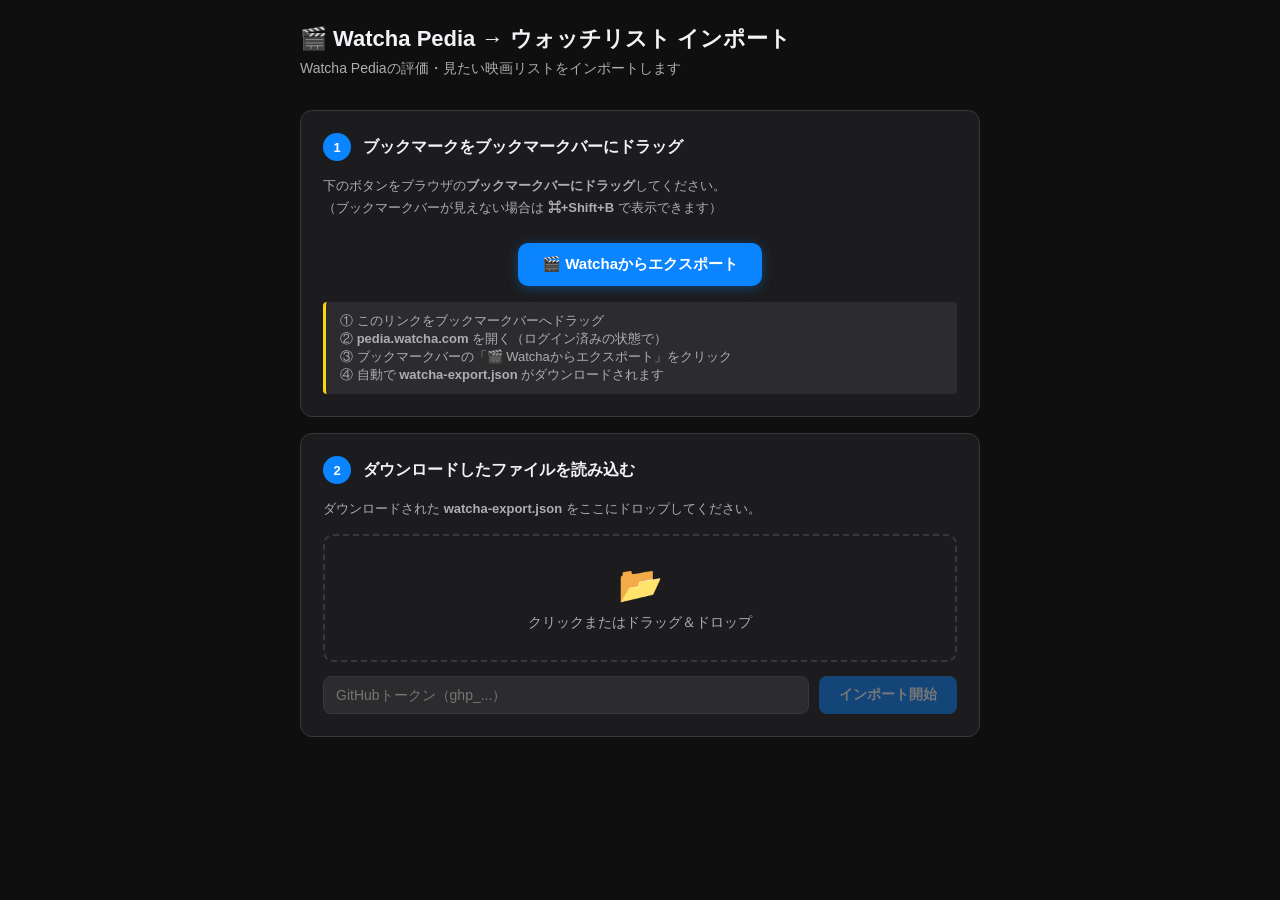
==== watcha-import.html @ e01bab8b "Watchaインポート・移行ツールを追加（ブックマークレット方式）" ====
<!DOCTYPE html>
<html lang="ja">
<head>
  <meta charset="UTF-8">
  <meta name="viewport" content="width=device-width, initial-scale=1.0">
  <title>Watcha Pediaインポート</title>
  <style>
    :root { --bg:#0f0f0f; --surface:#1c1c1e; --surface2:#2c2c2e; --border:#38383a; --text:#f2f2f7; --text2:#aeaeb2; --text3:#636366; --accent:#0a84ff; --success:#30d158; --danger:#ff453a; --warn:#ffd60a; }
    * { box-sizing:border-box; margin:0; padding:0; }
    body { background:var(--bg); color:var(--text); font-family:-apple-system,BlinkMacSystemFont,'Hiragino Sans',sans-serif; padding:24px; }
    .container { max-width:680px; margin:0 auto; }
    h1 { font-size:22px; margin-bottom:6px; }
    .subtitle { color:var(--text2); font-size:14px; margin-bottom:32px; }
    .step { background:var(--surface); border:1px solid var(--border); border-radius:12px; padding:22px; margin-bottom:16px; }
    .step-header { display:flex; align-items:center; gap:12px; margin-bottom:14px; }
    .step-num { background:var(--accent); color:#fff; font-size:13px; font-weight:700; width:28px; height:28px; border-radius:50%; display:flex; align-items:center; justify-content:center; flex-shrink:0; }
    .step-title { font-size:16px; font-weight:600; }
    .step-desc { color:var(--text2); font-size:13px; line-height:1.7; margin-bottom:14px; }
    .code-block { background:#000; border:1px solid var(--border); border-radius:8px; padding:14px; font-family:monospace; font-size:12px; color:#4ec9b0; line-height:1.6; overflow-x:auto; white-space:pre; position:relative; }
    .copy-btn { position:absolute; top:8px; right:8px; background:var(--surface2); border:1px solid var(--border); color:var(--text2); border-radius:6px; padding:4px 10px; font-size:12px; cursor:pointer; }
    .copy-btn:hover { color:var(--text); }
    .note { background:var(--surface2); border-left:3px solid var(--warn); border-radius:4px; padding:10px 14px; font-size:13px; color:var(--text2); margin-top:12px; }
    .upload-area { border:2px dashed var(--border); border-radius:10px; padding:28px; text-align:center; cursor:pointer; transition:border-color .2s; }
    .upload-area:hover, .upload-area.drag { border-color:var(--accent); }
    .upload-icon { font-size:36px; margin-bottom:8px; }
    .upload-label { font-size:14px; color:var(--text2); }
    input[type=file] { display:none; }
    .token-row { display:flex; gap:10px; margin-top:14px; }
    .token-input { flex:1; background:var(--surface2); border:1px solid var(--border); border-radius:8px; color:var(--text); padding:10px 12px; font-size:14px; outline:none; }
    .token-input:focus { border-color:var(--accent); }
    .import-btn { background:var(--accent); color:#fff; border:none; border-radius:8px; padding:10px 20px; font-size:14px; font-weight:600; cursor:pointer; white-space:nowrap; }
    .import-btn:disabled { opacity:.4; cursor:default; }
    #progressArea { display:none; margin-top:16px; }
    .progress-bar-wrap { background:var(--surface2); border-radius:4px; height:6px; overflow:hidden; margin:10px 0; }
    .progress-bar { background:var(--accent); height:100%; transition:width .3s; width:0; }
    .progress-text { font-size:13px; color:var(--text2); }
    .result-list { margin-top:14px; max-height:280px; overflow-y:auto; }
    .result-item { display:flex; align-items:center; gap:10px; padding:8px 0; border-bottom:1px solid var(--border); font-size:13px; }
    .result-item:last-child { border-bottom:none; }
    .result-poster { width:32px; height:48px; object-fit:cover; border-radius:3px; background:var(--surface2); flex-shrink:0; }
    .tag { font-size:11px; padding:2px 7px; border-radius:3px; font-weight:600; }
    .tag-ok   { background:rgba(48,209,88,.15); color:var(--success); }
    .tag-skip { background:var(--surface2); color:var(--text3); }
    .tag-err  { background:rgba(255,69,58,.15); color:var(--danger); }
    .summary { background:var(--surface2); border-radius:8px; padding:14px; margin-top:14px; font-size:14px; line-height:2; }
    .open-btn { display:block; margin-top:14px; text-align:center; background:var(--success); color:#000; border:none; border-radius:8px; padding:12px; font-size:15px; font-weight:700; cursor:pointer; text-decoration:none; }
    .bookmarklet-link { display:inline-block; background:var(--accent); color:#fff; text-decoration:none; border-radius:10px; padding:12px 24px; font-size:15px; font-weight:700; cursor:grab; user-select:none; box-shadow:0 2px 12px rgba(10,132,255,.35); transition:opacity .2s; }
    .bookmarklet-link:hover { opacity:.85; }
    .bookmarklet-link:active { cursor:grabbing; }
  </style>
</head>
<body>
<div class="container">
  <h1>🎬 Watcha Pedia → ウォッチリスト インポート</h1>
  <p class="subtitle">Watcha Pediaの評価・見たい映画リストをインポートします</p>

  <!-- Step 1 -->
  <div class="step">
    <div class="step-header">
      <div class="step-num">1</div>
      <div class="step-title">ブックマークをブックマークバーにドラッグ</div>
    </div>
    <p class="step-desc">
      下のボタンをブラウザの<strong>ブックマークバーにドラッグ</strong>してください。<br>
      （ブックマークバーが見えない場合は <strong>⌘+Shift+B</strong> で表示できます）
    </p>
    <div style="text-align:center;padding:10px 0 6px">
      <a id="bookmarklet" href="" class="bookmarklet-link" title="このリンクをブックマークバーにドラッグ">
        🎬 Watchaからエクスポート
      </a>
    </div>
    <div class="note" style="margin-top:10px">
      ① このリンクをブックマークバーへドラッグ<br>
      ② <strong>pedia.watcha.com</strong> を開く（ログイン済みの状態で）<br>
      ③ ブックマークバーの「🎬 Watchaからエクスポート」をクリック<br>
      ④ 自動で <strong>watcha-export.json</strong> がダウンロードされます
    </div>
  </div>

  <!-- Step 2 -->
  <div class="step">
    <div class="step-header">
      <div class="step-num">2</div>
      <div class="step-title">ダウンロードしたファイルを読み込む</div>
    </div>
    <p class="step-desc">ダウンロードされた <strong>watcha-export.json</strong> をここにドロップしてください。</p>
    <div class="upload-area" id="uploadArea" onclick="document.getElementById('fileInput').click()">
      <div class="upload-icon">📂</div>
      <div class="upload-label">クリックまたはドラッグ＆ドロップ</div>
      <input type="file" id="fileInput" accept=".json">
    </div>
    <div class="token-row">
      <input type="password" class="token-input" id="ghToken" placeholder="GitHubトークン（ghp_...）">
      <button class="import-btn" id="importBtn" disabled onclick="startImport()">インポート開始</button>
    </div>
  </div>

  <!-- Progress -->
  <div id="progressArea" class="step">
    <div class="step-header">
      <div class="step-num">3</div>
      <div class="step-title">インポート中...</div>
    </div>
    <div class="progress-bar-wrap"><div class="progress-bar" id="progressBar"></div></div>
    <div class="progress-text" id="progressText">準備中...</div>
    <div class="result-list" id="resultList"></div>
    <div class="summary hidden" id="summary"></div>
    <a href="https://hanako-yowaiko.github.io/movie-tracker/" class="open-btn hidden" id="openBtn">
      ✓ ウォッチリストを開く →
    </a>
  </div>
</div>

<script>
// ブックマークレットのhrefを設定
(function(){
  const code = `(async()=>{const me=await fetch('/api/users/me',{credentials:'include'}).then(r=>r.json());const code=me.result?.code||me.result?.id||'me';const collect=async(url)=>{const all=[];let page=1;while(true){const r=await fetch(url+'&page='+page,{credentials:'include'});if(!r.ok)break;const d=await r.json();const items=d.result??d.items??[];if(!items.length)break;all.push(...items);if(items.length<40)break;page++;}return all;};const rated=await collect('/api/users/'+code+'/ratings?count=40&mediaType=movie');const wished=await collect('/api/users/'+code+'/wishes?count=40&mediaType=movie');const blob=new Blob([JSON.stringify({exportedAt:new Date().toISOString(),rated,wished},null,2)],{type:'application/json'});const a=document.createElement('a');a.href=URL.createObjectURL(blob);a.download='watcha-export.json';document.body.appendChild(a);a.click();a.remove();alert('完了！評価'+rated.length+'件 + 見たい'+wished.length+'件');})();`;
  document.getElementById('bookmarklet').href = 'javascript:' + encodeURIComponent(code);
})();

const GIST_FILENAME = 'movie-watchlist.json';
const TMDB_IMG = 'https://image.tmdb.org/t/p/w92';
let watchaData = null;
let tmdbApiKey = '';

// --- ファイル読み込み ---
const fileInput = document.getElementById('fileInput');
const uploadArea = document.getElementById('uploadArea');
const ghTokenInput = document.getElementById('ghToken');
const importBtn = document.getElementById('importBtn');

fileInput.addEventListener('change', e => loadFile(e.target.files[0]));
uploadArea.addEventListener('dragover', e => { e.preventDefault(); uploadArea.classList.add('drag'); });
uploadArea.addEventListener('dragleave', () => uploadArea.classList.remove('drag'));
uploadArea.addEventListener('drop', e => { e.preventDefault(); uploadArea.classList.remove('drag'); loadFile(e.dataTransfer.files[0]); });
ghTokenInput.addEventListener('input', checkReady);

function loadFile(file) {
  if (!file) return;
  const reader = new FileReader();
  reader.onload = e => {
    try {
      watchaData = JSON.parse(e.target.result);
      const total = (watchaData.rated?.length||0) + (watchaData.wished?.length||0);
      uploadArea.innerHTML = `<div class="upload-icon">✅</div><div class="upload-label">${file.name}（評価${watchaData.rated?.length||0}件 + 見たい${watchaData.wished?.length||0}件）</div>`;
      checkReady();
    } catch { alert('JSONファイルの読み込みに失敗しました'); }
  };
  reader.readAsText(file);
}

function checkReady() {
  importBtn.disabled = !(watchaData && ghTokenInput.value.trim());
}

// --- コードコピー ---
function copyCode() {
  const code = document.getElementById('codeBlock').innerText;
  navigator.clipboard.writeText(code).then(() => {
    const btn = document.querySelector('.copy-btn');
    btn.textContent = 'コピーしました！';
    setTimeout(() => btn.textContent = 'コピー', 2000);
  });
}

// --- インポート処理 ---
async function startImport() {
  const token = ghTokenInput.value.trim();
  if (!watchaData || !token) return;

  importBtn.disabled = true;
  document.getElementById('progressArea').style.display = 'block';
  document.getElementById('progressArea').scrollIntoView({behavior:'smooth'});

  try {
    // Gist接続
    setProgress(0, 'GitHubに接続中...');
    const gistRes = await ghFetch('/gists?per_page=100', token);
    const found = gistRes.find(g => g.files[GIST_FILENAME]);
    if (!found) { throw new Error('ウォッチリストのGistが見つかりません。先にメインアプリでセットアップしてください。'); }

    const gistDetail = await ghFetch(`/gists/${found.id}`, token);
    const existing = JSON.parse(gistDetail.files[GIST_FILENAME]?.content || '{}');
    tmdbApiKey = existing.apiKey || '';
    const existingMovies = existing.movies || [];
    const existingTmdbIds = new Set(existingMovies.map(m => m.tmdbId));

    // 処理対象をまとめる
    const rated  = watchaData.rated  || [];
    const wished = watchaData.wished || [];
    const all = [
      ...rated.map(m  => ({...m, _status:'watched'})),
      ...wished.map(m => ({...m, _status:'watchlist'})),
    ];

    setProgress(5, `${all.length}件を処理します...`);

    const newMovies = [];
    const resultList = document.getElementById('resultList');

    for (let i = 0; i < all.length; i++) {
      const item = all[i];
      const pct  = 5 + Math.round((i / all.length) * 85);
      const title = getTitle(item);
      const year  = getYear(item);
      setProgress(pct, `検索中: ${title} (${i+1}/${all.length})`);

      if (!tmdbApiKey) { addResult(resultList, null, title, 'skip', 'APIキーなし'); continue; }

      try {
        const found = await searchTMDB(title, year);
        if (!found) { addResult(resultList, null, title, 'skip', '見つからず'); continue; }
        if (existingTmdbIds.has(found.id)) { addResult(resultList, found.poster_path, title, 'skip', '追加済み'); continue; }

        const movie = {
          id:            `m_${Date.now()}_${i}`,
          tmdbId:        found.id,
          title:         found.title || found.original_title,
          originalTitle: found.original_title,
          year:          (found.release_date||'').slice(0,4)||year||'?',
          posterPath:    found.poster_path || null,
          overview:      found.overview || '',
          status:        item._status,
          rating:        toStars(item.star),
          tags:          [],
          onPrime:       false,
          primeDetected: false,
          expiresDate:   null,
          addedAt:       new Date().toISOString(),
        };
        newMovies.push(movie);
        existingTmdbIds.add(found.id);
        addResult(resultList, found.poster_path, movie.title, 'ok', movie.status==='watched'?'★'.repeat(movie.rating)||'視聴済み':'見たい');
      } catch(e) {
        addResult(resultList, null, title, 'err', e.message);
      }

      await sleep(250); // TMDBレート制限対策
    }

    // Gistに保存
    setProgress(92, 'クラウドに保存中...');
    const merged = [...newMovies, ...existingMovies];
    await ghPatch(found.id, token, { movies: merged, apiKey: tmdbApiKey, country: existing.country || 'JP' });

    setProgress(100, '完了！');
    document.getElementById('summary').innerHTML =
      `✅ <strong>${newMovies.length}件</strong>を追加しました（スキップ: ${all.length - newMovies.length}件）`;
    document.getElementById('summary').classList.remove('hidden');
    document.getElementById('openBtn').classList.remove('hidden');

  } catch(e) {
    setProgress(0, `エラー: ${e.message}`);
    importBtn.disabled = false;
  }
}

// --- ユーティリティ ---
function getTitle(item) {
  return item.content?.title || item.content?.titleEn || item.title || item.titleEn || '不明';
}
function getYear(item) {
  const y = item.content?.year || item.year || '';
  return y ? String(y) : '';
}
function toStars(star) {
  if (!star) return 0;
  return Math.round(star / 2); // Watchaは10点満点、うちは5点
}

async function searchTMDB(title, year) {
  const params = new URLSearchParams({ api_key: tmdbApiKey, query: title, language: 'ja-JP' });
  if (year) params.set('year', year);
  const res = await fetch(`https://api.themoviedb.org/3/search/movie?${params}`);
  const d = await res.json();
  return d.results?.[0] || null;
}

async function ghFetch(path, token, opts={}) {
  const res = await fetch(`https://api.github.com${path}`, {
    ...opts,
    headers: { 'Authorization':`Bearer ${token}`, 'Content-Type':'application/json', 'X-GitHub-Api-Version':'2022-11-28' }
  });
  if (!res.ok) { const e = await res.json().catch(()=>{}); throw new Error(e?.message || `GitHub ${res.status}`); }
  return res.json();
}

async function ghPatch(gistId, token, data) {
  return ghFetch(`/gists/${gistId}`, token, {
    method: 'PATCH',
    body: JSON.stringify({ files: { [GIST_FILENAME]: { content: JSON.stringify({version:1,...data}, null, 2) } } })
  });
}

function setProgress(pct, text) {
  document.getElementById('progressBar').style.width = pct + '%';
  document.getElementById('progressText').textContent = text;
}

function addResult(container, poster, title, type, note) {
  const el = document.createElement('div');
  el.className = 'result-item';
  el.innerHTML = `
    <img class="result-poster" src="${poster ? TMDB_IMG+poster : ''}" onerror="this.style.visibility='hidden'">
    <div style="flex:1;min-width:0;overflow:hidden;text-overflow:ellipsis;white-space:nowrap">${title}</div>
    <span class="tag tag-${type}">${note}</span>`;
  container.prepend(el);
}

function sleep(ms) { return new Promise(r => setTimeout(r, ms)); }
</script>
</body>
</html>
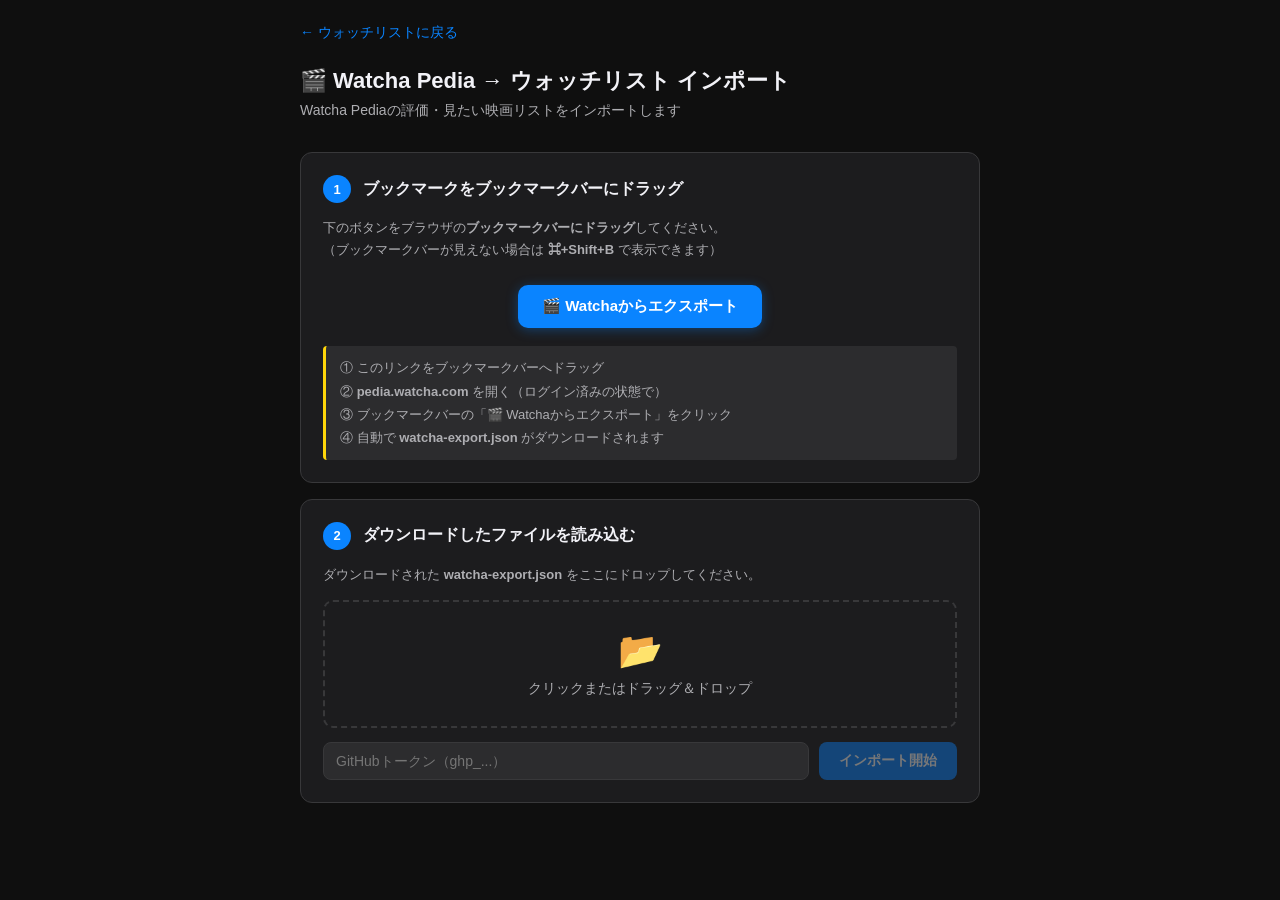
==== commit dc3ae497: "Watchaインポート改善：トークン自動入力・TMDB検索フォールバック・戻るリンク追加" ====
--- a/watcha-import.html
+++ b/watcha-import.html
@@ -9,6 +9,9 @@
     * { box-sizing:border-box; margin:0; padding:0; }
     body { background:var(--bg); color:var(--text); font-family:-apple-system,BlinkMacSystemFont,'Hiragino Sans',sans-serif; padding:24px; }
     .container { max-width:680px; margin:0 auto; }
+    .top-nav { display:flex; align-items:center; gap:12px; margin-bottom:24px; }
+    .back-link { color:var(--accent); text-decoration:none; font-size:14px; }
+    .back-link:hover { text-decoration:underline; }
     h1 { font-size:22px; margin-bottom:6px; }
     .subtitle { color:var(--text2); font-size:14px; margin-bottom:32px; }
     .step { background:var(--surface); border:1px solid var(--border); border-radius:12px; padding:22px; margin-bottom:16px; }
@@ -16,10 +19,7 @@
     .step-num { background:var(--accent); color:#fff; font-size:13px; font-weight:700; width:28px; height:28px; border-radius:50%; display:flex; align-items:center; justify-content:center; flex-shrink:0; }
     .step-title { font-size:16px; font-weight:600; }
     .step-desc { color:var(--text2); font-size:13px; line-height:1.7; margin-bottom:14px; }
-    .code-block { background:#000; border:1px solid var(--border); border-radius:8px; padding:14px; font-family:monospace; font-size:12px; color:#4ec9b0; line-height:1.6; overflow-x:auto; white-space:pre; position:relative; }
-    .copy-btn { position:absolute; top:8px; right:8px; background:var(--surface2); border:1px solid var(--border); color:var(--text2); border-radius:6px; padding:4px 10px; font-size:12px; cursor:pointer; }
-    .copy-btn:hover { color:var(--text); }
-    .note { background:var(--surface2); border-left:3px solid var(--warn); border-radius:4px; padding:10px 14px; font-size:13px; color:var(--text2); margin-top:12px; }
+    .note { background:var(--surface2); border-left:3px solid var(--warn); border-radius:4px; padding:10px 14px; font-size:13px; color:var(--text2); margin-top:12px; line-height:1.8; }
     .upload-area { border:2px dashed var(--border); border-radius:10px; padding:28px; text-align:center; cursor:pointer; transition:border-color .2s; }
     .upload-area:hover, .upload-area.drag { border-color:var(--accent); }
     .upload-icon { font-size:36px; margin-bottom:8px; }
@@ -28,6 +28,7 @@
     .token-row { display:flex; gap:10px; margin-top:14px; }
     .token-input { flex:1; background:var(--surface2); border:1px solid var(--border); border-radius:8px; color:var(--text); padding:10px 12px; font-size:14px; outline:none; }
     .token-input:focus { border-color:var(--accent); }
+    .token-hint { font-size:12px; color:var(--success); margin-top:6px; }
     .import-btn { background:var(--accent); color:#fff; border:none; border-radius:8px; padding:10px 20px; font-size:14px; font-weight:600; cursor:pointer; white-space:nowrap; }
     .import-btn:disabled { opacity:.4; cursor:default; }
     #progressArea { display:none; margin-top:16px; }
@@ -51,6 +52,10 @@
 </head>
 <body>
 <div class="container">
+  <div class="top-nav">
+    <a href="https://hanako-yowaiko.github.io/movie-tracker/" class="back-link">← ウォッチリストに戻る</a>
+  </div>
+
   <h1>🎬 Watcha Pedia → ウォッチリスト インポート</h1>
   <p class="subtitle">Watcha Pediaの評価・見たい映画リストをインポートします</p>
 
@@ -69,7 +74,7 @@
         🎬 Watchaからエクスポート
       </a>
     </div>
-    <div class="note" style="margin-top:10px">
+    <div class="note">
       ① このリンクをブックマークバーへドラッグ<br>
       ② <strong>pedia.watcha.com</strong> を開く（ログイン済みの状態で）<br>
       ③ ブックマークバーの「🎬 Watchaからエクスポート」をクリック<br>
@@ -93,13 +98,14 @@
       <input type="password" class="token-input" id="ghToken" placeholder="GitHubトークン（ghp_...）">
       <button class="import-btn" id="importBtn" disabled onclick="startImport()">インポート開始</button>
     </div>
+    <div id="tokenHint" class="token-hint" style="display:none">✓ ウォッチリストのトークンを自動入力しました</div>
   </div>
 
   <!-- Progress -->
   <div id="progressArea" class="step">
     <div class="step-header">
       <div class="step-num">3</div>
-      <div class="step-title">インポート中...</div>
+      <div class="step-title" id="progressTitle">インポート中...</div>
     </div>
     <div class="progress-bar-wrap"><div class="progress-bar" id="progressBar"></div></div>
     <div class="progress-text" id="progressText">準備中...</div>
@@ -112,18 +118,30 @@
 </div>
 
 <script>
-// ブックマークレットのhrefを設定
+// ========== ブックマークレット設定 ==========
 (function(){
-  const code = `(async()=>{const me=await fetch('/api/users/me',{credentials:'include'}).then(r=>r.json());const code=me.result?.code||me.result?.id||'me';const collect=async(url)=>{const all=[];let page=1;while(true){const r=await fetch(url+'&page='+page,{credentials:'include'});if(!r.ok)break;const d=await r.json();const items=d.result??d.items??[];if(!items.length)break;all.push(...items);if(items.length<40)break;page++;}return all;};const rated=await collect('/api/users/'+code+'/ratings?count=40&mediaType=movie');const wished=await collect('/api/users/'+code+'/wishes?count=40&mediaType=movie');const blob=new Blob([JSON.stringify({exportedAt:new Date().toISOString(),rated,wished},null,2)],{type:'application/json'});const a=document.createElement('a');a.href=URL.createObjectURL(blob);a.download='watcha-export.json';document.body.appendChild(a);a.click();a.remove();alert('完了！評価'+rated.length+'件 + 見たい'+wished.length+'件');})();`;
+  const code = `(async()=>{try{const me=await fetch('/api/users/me',{credentials:'include'}).then(r=>r.json());const code=me.result?.code||me.result?.id||'me';const collect=async(url)=>{const all=[];let page=1;while(true){const r=await fetch(url+'&page='+page,{credentials:'include'});if(!r.ok)break;const d=await r.json();const items=d.result??d.items??[];if(!items.length)break;all.push(...items);if(items.length<40)break;page++;}return all;};const rated=await collect('/api/users/'+code+'/ratings?count=40&mediaType=movie');const wished=await collect('/api/users/'+code+'/wishes?count=40&mediaType=movie');const blob=new Blob([JSON.stringify({exportedAt:new Date().toISOString(),rated,wished},null,2)],{type:'application/json'});const a=document.createElement('a');a.href=URL.createObjectURL(blob);a.download='watcha-export.json';document.body.appendChild(a);a.click();a.remove();alert('完了！評価'+rated.length+'件 + 見たい'+wished.length+'件');}catch(e){alert('エラー: '+e.message);}})();`;
   document.getElementById('bookmarklet').href = 'javascript:' + encodeURIComponent(code);
 })();
 
+// ========== GitHubトークン自動入力 ==========
+(function(){
+  const saved = localStorage.getItem('mw_ghtoken');
+  if (saved) {
+    document.getElementById('ghToken').value = saved;
+    document.getElementById('tokenHint').style.display = 'block';
+    checkReady();
+  }
+})();
+
+// ========== 定数 ==========
 const GIST_FILENAME = 'movie-watchlist.json';
 const TMDB_IMG = 'https://image.tmdb.org/t/p/w92';
 let watchaData = null;
 let tmdbApiKey = '';
-
-// --- ファイル読み込み ---
+let gistId = '';
+
+// ========== ファイル読み込み ==========
 const fileInput = document.getElementById('fileInput');
 const uploadArea = document.getElementById('uploadArea');
 const ghTokenInput = document.getElementById('ghToken');
@@ -141,7 +159,6 @@
   reader.onload = e => {
     try {
       watchaData = JSON.parse(e.target.result);
-      const total = (watchaData.rated?.length||0) + (watchaData.wished?.length||0);
       uploadArea.innerHTML = `<div class="upload-icon">✅</div><div class="upload-label">${file.name}（評価${watchaData.rated?.length||0}件 + 見たい${watchaData.wished?.length||0}件）</div>`;
       checkReady();
     } catch { alert('JSONファイルの読み込みに失敗しました'); }
@@ -153,17 +170,7 @@
   importBtn.disabled = !(watchaData && ghTokenInput.value.trim());
 }
 
-// --- コードコピー ---
-function copyCode() {
-  const code = document.getElementById('codeBlock').innerText;
-  navigator.clipboard.writeText(code).then(() => {
-    const btn = document.querySelector('.copy-btn');
-    btn.textContent = 'コピーしました！';
-    setTimeout(() => btn.textContent = 'コピー', 2000);
-  });
-}
-
-// --- インポート処理 ---
+// ========== インポート処理 ==========
 async function startImport() {
   const token = ghTokenInput.value.trim();
   if (!watchaData || !token) return;
@@ -175,11 +182,12 @@
   try {
     // Gist接続
     setProgress(0, 'GitHubに接続中...');
-    const gistRes = await ghFetch('/gists?per_page=100', token);
-    const found = gistRes.find(g => g.files[GIST_FILENAME]);
-    if (!found) { throw new Error('ウォッチリストのGistが見つかりません。先にメインアプリでセットアップしてください。'); }
-
-    const gistDetail = await ghFetch(`/gists/${found.id}`, token);
+    const gistList = await ghFetch('/gists?per_page=100', token);
+    const foundGist = gistList.find(g => g.files[GIST_FILENAME]);
+    if (!foundGist) { throw new Error('ウォッチリストのGistが見つかりません。先にメインアプリでセットアップしてください。'); }
+
+    gistId = foundGist.id;
+    const gistDetail = await ghFetch(`/gists/${gistId}`, token);
     const existing = JSON.parse(gistDetail.files[GIST_FILENAME]?.content || '{}');
     tmdbApiKey = existing.apiKey || '';
     const existingMovies = existing.movies || [];
@@ -197,29 +205,39 @@
 
     const newMovies = [];
     const resultList = document.getElementById('resultList');
+    let skipCount = 0, errCount = 0;
 
     for (let i = 0; i < all.length; i++) {
       const item = all[i];
       const pct  = 5 + Math.round((i / all.length) * 85);
-      const title = getTitle(item);
-      const year  = getYear(item);
-      setProgress(pct, `検索中: ${title} (${i+1}/${all.length})`);
-
-      if (!tmdbApiKey) { addResult(resultList, null, title, 'skip', 'APIキーなし'); continue; }
+      const titleJa  = getTitle(item);
+      const titleEn  = getTitleEn(item);
+      const year     = getYear(item);
+      setProgress(pct, `検索中: ${titleJa} (${i+1}/${all.length})`);
+
+      if (!tmdbApiKey) { addResult(resultList, null, titleJa, 'skip', 'APIキーなし'); skipCount++; continue; }
 
       try {
-        const found = await searchTMDB(title, year);
-        if (!found) { addResult(resultList, null, title, 'skip', '見つからず'); continue; }
-        if (existingTmdbIds.has(found.id)) { addResult(resultList, found.poster_path, title, 'skip', '追加済み'); continue; }
+        // 1. まず日本語タイトル＋年で検索
+        let tmdbResult = await searchTMDB(titleJa, year);
+        // 2. 見つからなければ年なしで再検索
+        if (!tmdbResult && year) tmdbResult = await searchTMDB(titleJa, '');
+        // 3. それでもなければ英語タイトルで検索
+        if (!tmdbResult && titleEn && titleEn !== titleJa) tmdbResult = await searchTMDB(titleEn, year);
+        // 4. 英語タイトル＋年なし
+        if (!tmdbResult && titleEn && titleEn !== titleJa) tmdbResult = await searchTMDB(titleEn, '');
+
+        if (!tmdbResult) { addResult(resultList, null, titleJa, 'skip', '見つからず'); skipCount++; continue; }
+        if (existingTmdbIds.has(tmdbResult.id)) { addResult(resultList, tmdbResult.poster_path, titleJa, 'skip', '追加済み'); skipCount++; continue; }
 
         const movie = {
           id:            `m_${Date.now()}_${i}`,
-          tmdbId:        found.id,
-          title:         found.title || found.original_title,
-          originalTitle: found.original_title,
-          year:          (found.release_date||'').slice(0,4)||year||'?',
-          posterPath:    found.poster_path || null,
-          overview:      found.overview || '',
+          tmdbId:        tmdbResult.id,
+          title:         tmdbResult.title || tmdbResult.original_title,
+          originalTitle: tmdbResult.original_title,
+          year:          (tmdbResult.release_date||'').slice(0,4)||year||'?',
+          posterPath:    tmdbResult.poster_path || null,
+          overview:      tmdbResult.overview || '',
           status:        item._status,
           rating:        toStars(item.star),
           tags:          [],
@@ -229,10 +247,12 @@
           addedAt:       new Date().toISOString(),
         };
         newMovies.push(movie);
-        existingTmdbIds.add(found.id);
-        addResult(resultList, found.poster_path, movie.title, 'ok', movie.status==='watched'?'★'.repeat(movie.rating)||'視聴済み':'見たい');
+        existingTmdbIds.add(tmdbResult.id);
+        addResult(resultList, tmdbResult.poster_path, movie.title, 'ok',
+          movie.status==='watched' ? (movie.rating ? '★'.repeat(movie.rating) : '視聴済み') : '見たい');
       } catch(e) {
-        addResult(resultList, null, title, 'err', e.message);
+        addResult(resultList, null, titleJa, 'err', e.message);
+        errCount++;
       }
 
       await sleep(250); // TMDBレート制限対策
@@ -241,23 +261,34 @@
     // Gistに保存
     setProgress(92, 'クラウドに保存中...');
     const merged = [...newMovies, ...existingMovies];
-    await ghPatch(found.id, token, { movies: merged, apiKey: tmdbApiKey, country: existing.country || 'JP' });
+    await ghPatch(gistId, token, { movies: merged, apiKey: tmdbApiKey, country: existing.country || 'JP' });
 
     setProgress(100, '完了！');
+    document.getElementById('progressTitle').textContent = 'インポート完了 🎉';
     document.getElementById('summary').innerHTML =
-      `✅ <strong>${newMovies.length}件</strong>を追加しました（スキップ: ${all.length - newMovies.length}件）`;
+      `✅ <strong>${newMovies.length}件</strong>を追加しました<br>` +
+      `スキップ: ${skipCount}件　エラー: ${errCount}件`;
     document.getElementById('summary').classList.remove('hidden');
     document.getElementById('openBtn').classList.remove('hidden');
 
   } catch(e) {
-    setProgress(0, `エラー: ${e.message}`);
+    setProgress(0, `❌ エラー: ${e.message}`);
     importBtn.disabled = false;
   }
 }
 
-// --- ユーティリティ ---
+// ========== ユーティリティ ==========
 function getTitle(item) {
-  return item.content?.title || item.content?.titleEn || item.title || item.titleEn || '不明';
+  // Watchaのデータ構造パターンに対応
+  return item.content?.title ||
+         item.content?.titleKo ||
+         item.title ||
+         item.content?.titleEn ||
+         item.titleEn ||
+         '不明';
+}
+function getTitleEn(item) {
+  return item.content?.titleEn || item.titleEn || '';
 }
 function getYear(item) {
   const y = item.content?.year || item.year || '';
@@ -265,13 +296,15 @@
 }
 function toStars(star) {
   if (!star) return 0;
-  return Math.round(star / 2); // Watchaは10点満点、うちは5点
+  return Math.min(5, Math.round(star / 2)); // Watchaは10点満点 → 5点換算
 }
 
 async function searchTMDB(title, year) {
-  const params = new URLSearchParams({ api_key: tmdbApiKey, query: title, language: 'ja-JP' });
+  if (!title || title === '不明') return null;
+  const params = new URLSearchParams({ api_key: tmdbApiKey, query: title, language: 'ja-JP', include_adult: 'false' });
   if (year) params.set('year', year);
   const res = await fetch(`https://api.themoviedb.org/3/search/movie?${params}`);
+  if (!res.ok) throw new Error(`TMDB ${res.status}`);
   const d = await res.json();
   return d.results?.[0] || null;
 }
@@ -302,11 +335,12 @@
   el.className = 'result-item';
   el.innerHTML = `
     <img class="result-poster" src="${poster ? TMDB_IMG+poster : ''}" onerror="this.style.visibility='hidden'">
-    <div style="flex:1;min-width:0;overflow:hidden;text-overflow:ellipsis;white-space:nowrap">${title}</div>
+    <div style="flex:1;min-width:0;overflow:hidden;text-overflow:ellipsis;white-space:nowrap">${esc(title)}</div>
     <span class="tag tag-${type}">${note}</span>`;
   container.prepend(el);
 }
 
+function esc(s) { return String(s??'').replace(/&/g,'&amp;').replace(/</g,'&lt;').replace(/>/g,'&gt;').replace(/"/g,'&quot;'); }
 function sleep(ms) { return new Promise(r => setTimeout(r, ms)); }
 </script>
 </body>
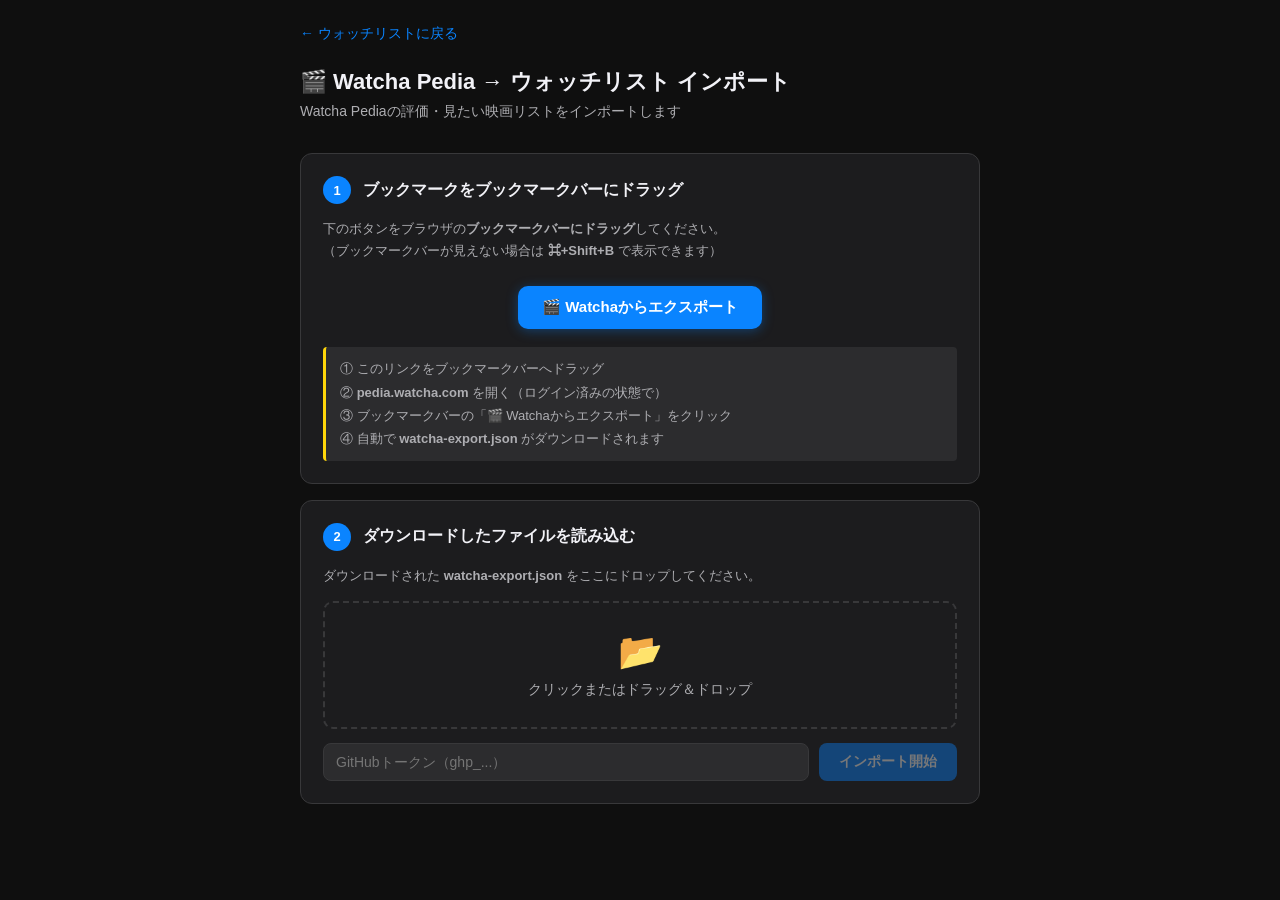
==== commit cd622baa: "Watchaインポート: デバッグ表示・API複数形式対応・エラー詳細化" ====
--- a/watcha-import.html
+++ b/watcha-import.html
@@ -9,7 +9,7 @@
     * { box-sizing:border-box; margin:0; padding:0; }
     body { background:var(--bg); color:var(--text); font-family:-apple-system,BlinkMacSystemFont,'Hiragino Sans',sans-serif; padding:24px; }
     .container { max-width:680px; margin:0 auto; }
-    .top-nav { display:flex; align-items:center; gap:12px; margin-bottom:24px; }
+    .top-nav { margin-bottom:24px; }
     .back-link { color:var(--accent); text-decoration:none; font-size:14px; }
     .back-link:hover { text-decoration:underline; }
     h1 { font-size:22px; margin-bottom:6px; }
@@ -31,15 +31,19 @@
     .token-hint { font-size:12px; color:var(--success); margin-top:6px; }
     .import-btn { background:var(--accent); color:#fff; border:none; border-radius:8px; padding:10px 20px; font-size:14px; font-weight:600; cursor:pointer; white-space:nowrap; }
     .import-btn:disabled { opacity:.4; cursor:default; }
+    /* デバッグ表示 */
+    .debug-box { background:#000; border:1px solid var(--border); border-radius:8px; padding:12px; margin-top:12px; font-family:monospace; font-size:11px; color:#4ec9b0; max-height:160px; overflow-y:auto; white-space:pre-wrap; word-break:break-all; display:none; }
+    .debug-title { font-size:12px; color:var(--text3); margin-top:10px; margin-bottom:4px; }
+    /* プログレス */
     #progressArea { display:none; margin-top:16px; }
     .progress-bar-wrap { background:var(--surface2); border-radius:4px; height:6px; overflow:hidden; margin:10px 0; }
     .progress-bar { background:var(--accent); height:100%; transition:width .3s; width:0; }
     .progress-text { font-size:13px; color:var(--text2); }
-    .result-list { margin-top:14px; max-height:280px; overflow-y:auto; }
+    .result-list { margin-top:14px; max-height:300px; overflow-y:auto; }
     .result-item { display:flex; align-items:center; gap:10px; padding:8px 0; border-bottom:1px solid var(--border); font-size:13px; }
     .result-item:last-child { border-bottom:none; }
     .result-poster { width:32px; height:48px; object-fit:cover; border-radius:3px; background:var(--surface2); flex-shrink:0; }
-    .tag { font-size:11px; padding:2px 7px; border-radius:3px; font-weight:600; }
+    .tag { font-size:11px; padding:2px 7px; border-radius:3px; font-weight:600; flex-shrink:0; }
     .tag-ok   { background:rgba(48,209,88,.15); color:var(--success); }
     .tag-skip { background:var(--surface2); color:var(--text3); }
     .tag-err  { background:rgba(255,69,58,.15); color:var(--danger); }
@@ -48,6 +52,7 @@
     .bookmarklet-link { display:inline-block; background:var(--accent); color:#fff; text-decoration:none; border-radius:10px; padding:12px 24px; font-size:15px; font-weight:700; cursor:grab; user-select:none; box-shadow:0 2px 12px rgba(10,132,255,.35); transition:opacity .2s; }
     .bookmarklet-link:hover { opacity:.85; }
     .bookmarklet-link:active { cursor:grabbing; }
+    .warn-box { background:#2a1f00; border:1px solid var(--warn); border-radius:8px; padding:12px 14px; font-size:13px; color:var(--warn); margin-top:12px; line-height:1.7; }
   </style>
 </head>
 <body>
@@ -94,6 +99,14 @@
       <div class="upload-label">クリックまたはドラッグ＆ドロップ</div>
       <input type="file" id="fileInput" accept=".json">
     </div>
+
+    <!-- ファイル読み込み後のデバッグ表示 -->
+    <div id="debugArea" style="display:none">
+      <div class="debug-title">📋 ファイル内のデータ確認</div>
+      <div class="debug-box" id="debugBox"></div>
+      <div id="warnBox" class="warn-box" style="display:none"></div>
+    </div>
+
     <div class="token-row">
       <input type="password" class="token-input" id="ghToken" placeholder="GitHubトークン（ghp_...）">
       <button class="import-btn" id="importBtn" disabled onclick="startImport()">インポート開始</button>
@@ -110,17 +123,63 @@
     <div class="progress-bar-wrap"><div class="progress-bar" id="progressBar"></div></div>
     <div class="progress-text" id="progressText">準備中...</div>
     <div class="result-list" id="resultList"></div>
-    <div class="summary hidden" id="summary"></div>
-    <a href="https://hanako-yowaiko.github.io/movie-tracker/" class="open-btn hidden" id="openBtn">
+    <div class="summary" id="summary" style="display:none"></div>
+    <a href="https://hanako-yowaiko.github.io/movie-tracker/" class="open-btn" id="openBtn" style="display:none">
       ✓ ウォッチリストを開く →
     </a>
   </div>
 </div>
 
 <script>
-// ========== ブックマークレット設定 ==========
+// ========== ブックマークレット（改良版・複数APIパターン対応） ==========
 (function(){
-  const code = `(async()=>{try{const me=await fetch('/api/users/me',{credentials:'include'}).then(r=>r.json());const code=me.result?.code||me.result?.id||'me';const collect=async(url)=>{const all=[];let page=1;while(true){const r=await fetch(url+'&page='+page,{credentials:'include'});if(!r.ok)break;const d=await r.json();const items=d.result??d.items??[];if(!items.length)break;all.push(...items);if(items.length<40)break;page++;}return all;};const rated=await collect('/api/users/'+code+'/ratings?count=40&mediaType=movie');const wished=await collect('/api/users/'+code+'/wishes?count=40&mediaType=movie');const blob=new Blob([JSON.stringify({exportedAt:new Date().toISOString(),rated,wished},null,2)],{type:'application/json'});const a=document.createElement('a');a.href=URL.createObjectURL(blob);a.download='watcha-export.json';document.body.appendChild(a);a.click();a.remove();alert('完了！評価'+rated.length+'件 + 見たい'+wished.length+'件');}catch(e){alert('エラー: '+e.message);}})();`;
+  const code = `(async()=>{try{
+    // ユーザー情報取得
+    const meRes=await fetch('/api/users/me',{credentials:'include'});
+    if(!meRes.ok){alert('ログインしてください（ステータス:'+meRes.status+')');return;}
+    const me=await meRes.json();
+    const code=me.result?.code||me.result?.user?.code||me.result?.id||me.code||'me';
+    console.log('Watchaユーザーコード:',code,'レスポンス:',JSON.stringify(me).slice(0,200));
+
+    // ページネーション付きデータ取得（複数レスポンス形式に対応）
+    const collect=async(url)=>{
+      const all=[];let page=1;
+      while(true){
+        const r=await fetch(url+'&page='+page,{credentials:'include'});
+        if(!r.ok){console.warn('fetch失敗',url,r.status);break;}
+        const d=await r.json();
+        // レスポンスの形式を自動判定
+        const items=Array.isArray(d.result)?d.result
+          :Array.isArray(d.result?.items)?d.result.items
+          :Array.isArray(d.result?.records)?d.result.records
+          :Array.isArray(d.items)?d.items
+          :Array.isArray(d.records)?d.records
+          :Array.isArray(d.data)?d.data
+          :Array.isArray(d)?d:[];
+        console.log('取得:',url,'page:'+page,'件数:'+items.length,'キー例:',Object.keys(d));
+        if(!items.length)break;
+        all.push(...items);
+        if(items.length<40)break;
+        page++;
+      }
+      return all;
+    };
+
+    // 評価済み映画
+    const rated=await collect('/api/users/'+code+'/ratings?count=40&mediaType=movie');
+    // 見たい映画
+    const wished=await collect('/api/users/'+code+'/wishes?count=40&mediaType=movie');
+
+    const exportData={exportedAt:new Date().toISOString(),userCode:code,rated,wished};
+    console.log('エクスポートデータ:',JSON.stringify(exportData).slice(0,500));
+
+    const blob=new Blob([JSON.stringify(exportData,null,2)],{type:'application/json'});
+    const a=document.createElement('a');
+    a.href=URL.createObjectURL(blob);
+    a.download='watcha-export.json';
+    document.body.appendChild(a);a.click();a.remove();
+    alert('完了！\\n評価済み:'+rated.length+'件\\n見たい:'+wished.length+'件\\n\\n件数が0の場合はコンソール(F12)を確認してください');
+  }catch(e){alert('エラー: '+e.message+'\\n\\nF12→コンソールで詳細を確認');console.error(e);}})();`;
   document.getElementById('bookmarklet').href = 'javascript:' + encodeURIComponent(code);
 })();
 
@@ -138,6 +197,7 @@
 const GIST_FILENAME = 'movie-watchlist.json';
 const TMDB_IMG = 'https://image.tmdb.org/t/p/w92';
 let watchaData = null;
+let parsedMovies = [];  // 正規化済みリスト
 let tmdbApiKey = '';
 let gistId = '';
 
@@ -159,11 +219,52 @@
   reader.onload = e => {
     try {
       watchaData = JSON.parse(e.target.result);
-      uploadArea.innerHTML = `<div class="upload-icon">✅</div><div class="upload-label">${file.name}（評価${watchaData.rated?.length||0}件 + 見たい${watchaData.wished?.length||0}件）</div>`;
+      analyzeData(file.name);
       checkReady();
-    } catch { alert('JSONファイルの読み込みに失敗しました'); }
+    } catch(err) {
+      alert('JSONファイルの読み込みに失敗しました: ' + err.message);
+    }
   };
   reader.readAsText(file);
+}
+
+// ファイル内容を解析してユーザーに表示
+function analyzeData(filename) {
+  const rated  = watchaData.rated  || [];
+  const wished = watchaData.wished || [];
+  const total  = rated.length + wished.length;
+
+  uploadArea.innerHTML = `<div class="upload-icon">✅</div><div class="upload-label">
+    ${esc(filename)}<br>
+    評価済み: <strong>${rated.length}件</strong> ／ 見たい: <strong>${wished.length}件</strong> （合計 ${total}件）
+  </div>`;
+
+  // デバッグ情報表示
+  document.getElementById('debugArea').style.display = 'block';
+  const debugBox = document.getElementById('debugBox');
+  const warnBox  = document.getElementById('warnBox');
+
+  // サンプルデータの構造を表示
+  const sample = rated[0] || wished[0];
+  if (sample) {
+    debugBox.style.display = 'block';
+    debugBox.textContent = '最初のアイテムの構造:\n' + JSON.stringify(sample, null, 2).slice(0, 800);
+  }
+
+  // 警告チェック
+  if (total === 0) {
+    warnBox.style.display = 'block';
+    warnBox.innerHTML = '⚠️ データが0件です。<br>ブックマークレットをもう一度実行して、アラートに表示される件数を確認してください。<br>0件の場合はWatchaにログインし直してから試してください。';
+  } else {
+    warnBox.style.display = 'none';
+
+    // タイトルが取得できるか確認
+    const titleOk  = getTitle(sample) !== '不明';
+    if (!titleOk) {
+      warnBox.style.display = 'block';
+      warnBox.innerHTML = '⚠️ タイトルのフィールドが想定と異なります。上のJSON構造を確認して、どのキーにタイトルが入っているかご確認ください。';
+    }
+  }
 }
 
 function checkReady() {
@@ -184,7 +285,7 @@
     setProgress(0, 'GitHubに接続中...');
     const gistList = await ghFetch('/gists?per_page=100', token);
     const foundGist = gistList.find(g => g.files[GIST_FILENAME]);
-    if (!foundGist) { throw new Error('ウォッチリストのGistが見つかりません。先にメインアプリでセットアップしてください。'); }
+    if (!foundGist) throw new Error('ウォッチリストのGistが見つかりません。先にメインアプリでセットアップしてください。');
 
     gistId = foundGist.id;
     const gistDetail = await ghFetch(`/gists/${gistId}`, token);
@@ -193,53 +294,57 @@
     const existingMovies = existing.movies || [];
     const existingTmdbIds = new Set(existingMovies.map(m => m.tmdbId));
 
+    if (!tmdbApiKey) {
+      throw new Error('TMDB APIキーが設定されていません。先にメインアプリの設定でAPIキーを登録してください。');
+    }
+
     // 処理対象をまとめる
-    const rated  = watchaData.rated  || [];
-    const wished = watchaData.wished || [];
     const all = [
-      ...rated.map(m  => ({...m, _status:'watched'})),
-      ...wished.map(m => ({...m, _status:'watchlist'})),
+      ...(watchaData.rated  || []).map(m => ({...m, _status:'watched'})),
+      ...(watchaData.wished || []).map(m => ({...m, _status:'watchlist'})),
     ];
 
     setProgress(5, `${all.length}件を処理します...`);
 
     const newMovies = [];
     const resultList = document.getElementById('resultList');
-    let skipCount = 0, errCount = 0;
+    let skipCount = 0, errCount = 0, notFoundCount = 0;
 
     for (let i = 0; i < all.length; i++) {
       const item = all[i];
       const pct  = 5 + Math.round((i / all.length) * 85);
-      const titleJa  = getTitle(item);
-      const titleEn  = getTitleEn(item);
-      const year     = getYear(item);
-      setProgress(pct, `検索中: ${titleJa} (${i+1}/${all.length})`);
-
-      if (!tmdbApiKey) { addResult(resultList, null, titleJa, 'skip', 'APIキーなし'); skipCount++; continue; }
+      const titleJa = getTitle(item);
+      const titleEn = getTitleEn(item);
+      const year    = getYear(item);
+      setProgress(pct, `(${i+1}/${all.length}) ${titleJa}`);
 
       try {
-        // 1. まず日本語タイトル＋年で検索
-        let tmdbResult = await searchTMDB(titleJa, year);
-        // 2. 見つからなければ年なしで再検索
-        if (!tmdbResult && year) tmdbResult = await searchTMDB(titleJa, '');
-        // 3. それでもなければ英語タイトルで検索
-        if (!tmdbResult && titleEn && titleEn !== titleJa) tmdbResult = await searchTMDB(titleEn, year);
-        // 4. 英語タイトル＋年なし
-        if (!tmdbResult && titleEn && titleEn !== titleJa) tmdbResult = await searchTMDB(titleEn, '');
-
-        if (!tmdbResult) { addResult(resultList, null, titleJa, 'skip', '見つからず'); skipCount++; continue; }
-        if (existingTmdbIds.has(tmdbResult.id)) { addResult(resultList, tmdbResult.poster_path, titleJa, 'skip', '追加済み'); skipCount++; continue; }
-
+        // 4段階フォールバック検索
+        let hit = await searchTMDB(titleJa, year);
+        if (!hit && year)                         hit = await searchTMDB(titleJa, '');
+        if (!hit && titleEn && titleEn !== titleJa) hit = await searchTMDB(titleEn, year);
+        if (!hit && titleEn && titleEn !== titleJa) hit = await searchTMDB(titleEn, '');
+
+        if (!hit) {
+          addResult(resultList, null, titleJa, 'skip', '見つからず');
+          notFoundCount++; continue;
+        }
+        if (existingTmdbIds.has(hit.id)) {
+          addResult(resultList, hit.poster_path, titleJa, 'skip', '追加済み');
+          skipCount++; continue;
+        }
+
+        const stars = toStars(item.star);
         const movie = {
           id:            `m_${Date.now()}_${i}`,
-          tmdbId:        tmdbResult.id,
-          title:         tmdbResult.title || tmdbResult.original_title,
-          originalTitle: tmdbResult.original_title,
-          year:          (tmdbResult.release_date||'').slice(0,4)||year||'?',
-          posterPath:    tmdbResult.poster_path || null,
-          overview:      tmdbResult.overview || '',
+          tmdbId:        hit.id,
+          title:         hit.title || hit.original_title,
+          originalTitle: hit.original_title,
+          year:          (hit.release_date||'').slice(0,4) || year || '?',
+          posterPath:    hit.poster_path || null,
+          overview:      hit.overview || '',
           status:        item._status,
-          rating:        toStars(item.star),
+          rating:        stars,
           tags:          [],
           onPrime:       false,
           primeDetected: false,
@@ -247,61 +352,74 @@
           addedAt:       new Date().toISOString(),
         };
         newMovies.push(movie);
-        existingTmdbIds.add(tmdbResult.id);
-        addResult(resultList, tmdbResult.poster_path, movie.title, 'ok',
-          movie.status==='watched' ? (movie.rating ? '★'.repeat(movie.rating) : '視聴済み') : '見たい');
+        existingTmdbIds.add(hit.id);
+        addResult(resultList, hit.poster_path, movie.title, 'ok',
+          item._status === 'watched' ? (stars ? '★'.repeat(stars) : '視聴済み') : '見たい');
       } catch(e) {
         addResult(resultList, null, titleJa, 'err', e.message);
         errCount++;
       }
 
-      await sleep(250); // TMDBレート制限対策
+      await sleep(260);
     }
 
     // Gistに保存
-    setProgress(92, 'クラウドに保存中...');
+    setProgress(93, 'クラウドに保存中...');
     const merged = [...newMovies, ...existingMovies];
     await ghPatch(gistId, token, { movies: merged, apiKey: tmdbApiKey, country: existing.country || 'JP' });
 
     setProgress(100, '完了！');
     document.getElementById('progressTitle').textContent = 'インポート完了 🎉';
+    document.getElementById('summary').style.display = 'block';
     document.getElementById('summary').innerHTML =
-      `✅ <strong>${newMovies.length}件</strong>を追加しました<br>` +
-      `スキップ: ${skipCount}件　エラー: ${errCount}件`;
-    document.getElementById('summary').classList.remove('hidden');
-    document.getElementById('openBtn').classList.remove('hidden');
+      `✅ <strong>${newMovies.length}件</strong>を新規追加<br>` +
+      `追加済みでスキップ: ${skipCount}件<br>` +
+      `TMDBで見つからず: ${notFoundCount}件<br>` +
+      (errCount ? `エラー: ${errCount}件<br>` : '');
+    document.getElementById('openBtn').style.display = 'block';
 
   } catch(e) {
-    setProgress(0, `❌ エラー: ${e.message}`);
+    setProgress(0, `❌ ${e.message}`);
     importBtn.disabled = false;
   }
 }
 
-// ========== ユーティリティ ==========
+// ========== タイトル取得（Watchaの複数パターン対応） ==========
 function getTitle(item) {
-  // Watchaのデータ構造パターンに対応
-  return item.content?.title ||
-         item.content?.titleKo ||
-         item.title ||
-         item.content?.titleEn ||
-         item.titleEn ||
-         '不明';
+  return item.content?.title        // 日本語タイトルが入ることが多い
+      || item.content?.titleKo      // 韓国語タイトル
+      || item.content?.titleJa
+      || item.content?.localTitle
+      || item.title
+      || item.content?.titleEn      // 英語（最終手段）
+      || item.titleEn
+      || item.content?.originalTitle
+      || item.originalTitle
+      || '不明';
 }
 function getTitleEn(item) {
-  return item.content?.titleEn || item.titleEn || '';
+  return item.content?.titleEn
+      || item.content?.originalTitle
+      || item.titleEn
+      || item.originalTitle
+      || '';
 }
 function getYear(item) {
-  const y = item.content?.year || item.year || '';
+  const y = item.content?.year || item.content?.releaseYear || item.year || '';
   return y ? String(y) : '';
 }
 function toStars(star) {
   if (!star) return 0;
-  return Math.min(5, Math.round(star / 2)); // Watchaは10点満点 → 5点換算
-}
-
+  return Math.min(5, Math.round(star / 2));
+}
+
+// ========== TMDB検索 ==========
 async function searchTMDB(title, year) {
   if (!title || title === '不明') return null;
-  const params = new URLSearchParams({ api_key: tmdbApiKey, query: title, language: 'ja-JP', include_adult: 'false' });
+  const params = new URLSearchParams({
+    api_key: tmdbApiKey, query: title,
+    language: 'ja-JP', include_adult: 'false'
+  });
   if (year) params.set('year', year);
   const res = await fetch(`https://api.themoviedb.org/3/search/movie?${params}`);
   if (!res.ok) throw new Error(`TMDB ${res.status}`);
@@ -309,6 +427,7 @@
   return d.results?.[0] || null;
 }
 
+// ========== GitHub API ==========
 async function ghFetch(path, token, opts={}) {
   const res = await fetch(`https://api.github.com${path}`, {
     ...opts,
@@ -317,7 +436,6 @@
   if (!res.ok) { const e = await res.json().catch(()=>{}); throw new Error(e?.message || `GitHub ${res.status}`); }
   return res.json();
 }
-
 async function ghPatch(gistId, token, data) {
   return ghFetch(`/gists/${gistId}`, token, {
     method: 'PATCH',
@@ -325,21 +443,20 @@
   });
 }
 
+// ========== UI ==========
 function setProgress(pct, text) {
   document.getElementById('progressBar').style.width = pct + '%';
   document.getElementById('progressText').textContent = text;
 }
-
 function addResult(container, poster, title, type, note) {
   const el = document.createElement('div');
   el.className = 'result-item';
   el.innerHTML = `
     <img class="result-poster" src="${poster ? TMDB_IMG+poster : ''}" onerror="this.style.visibility='hidden'">
     <div style="flex:1;min-width:0;overflow:hidden;text-overflow:ellipsis;white-space:nowrap">${esc(title)}</div>
-    <span class="tag tag-${type}">${note}</span>`;
+    <span class="tag tag-${type}">${esc(note)}</span>`;
   container.prepend(el);
 }
-
 function esc(s) { return String(s??'').replace(/&/g,'&amp;').replace(/</g,'&lt;').replace(/>/g,'&gt;').replace(/"/g,'&quot;'); }
 function sleep(ms) { return new Promise(r => setTimeout(r, ms)); }
 </script>
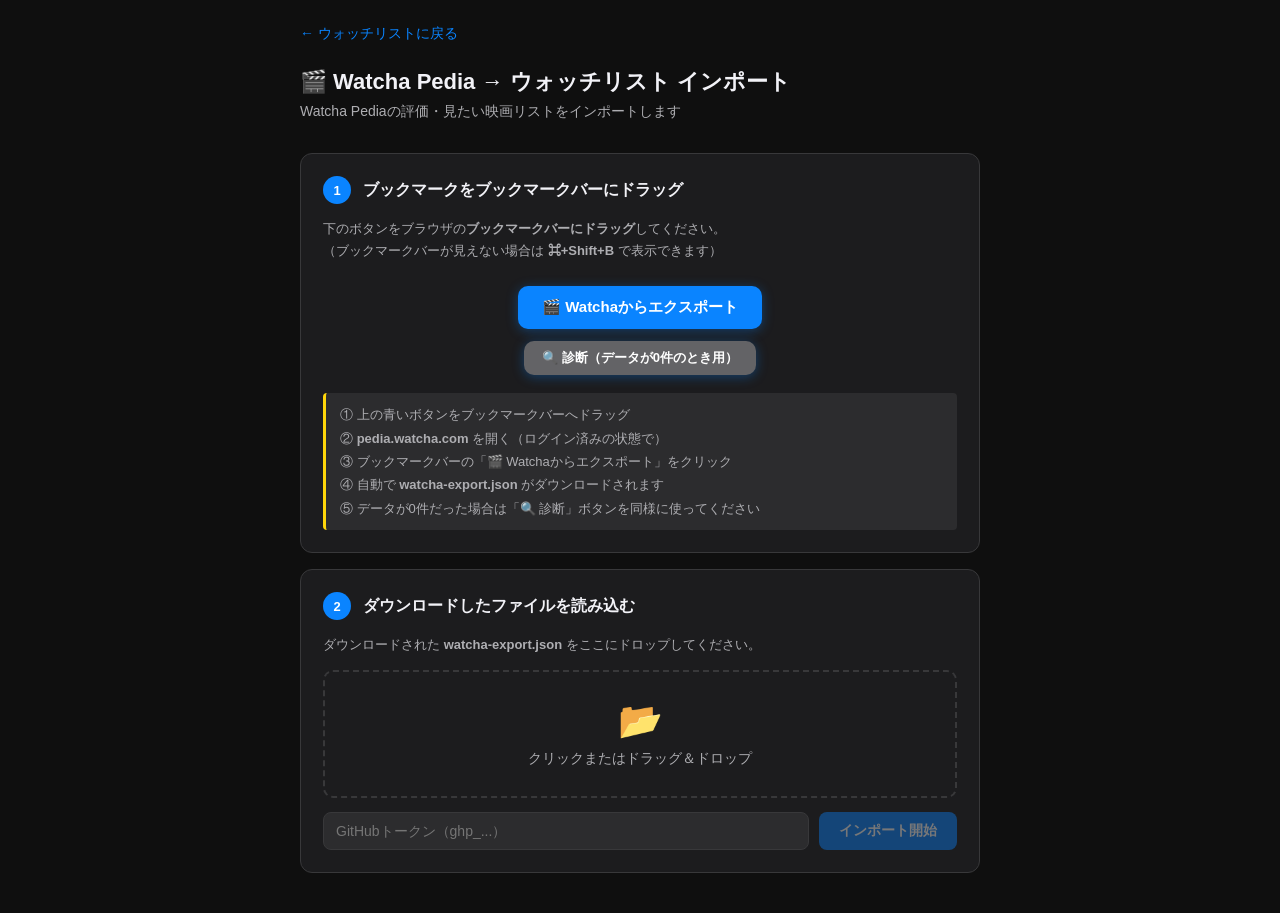
==== commit be764845: "診断用ブックマークレットを追加（アラートでAPIレスポンスを確認）" ====
--- a/watcha-import.html
+++ b/watcha-import.html
@@ -74,16 +74,20 @@
       下のボタンをブラウザの<strong>ブックマークバーにドラッグ</strong>してください。<br>
       （ブックマークバーが見えない場合は <strong>⌘+Shift+B</strong> で表示できます）
     </p>
-    <div style="text-align:center;padding:10px 0 6px">
+    <div style="text-align:center;padding:10px 0 6px;display:flex;flex-direction:column;align-items:center;gap:12px">
       <a id="bookmarklet" href="" class="bookmarklet-link" title="このリンクをブックマークバーにドラッグ">
         🎬 Watchaからエクスポート
       </a>
+      <a id="debugBookmarklet" href="" class="bookmarklet-link" style="background:#636366;font-size:13px;padding:8px 18px" title="うまくいかないときはこちらをドラッグ">
+        🔍 診断（データが0件のとき用）
+      </a>
     </div>
     <div class="note">
-      ① このリンクをブックマークバーへドラッグ<br>
+      ① 上の青いボタンをブックマークバーへドラッグ<br>
       ② <strong>pedia.watcha.com</strong> を開く（ログイン済みの状態で）<br>
       ③ ブックマークバーの「🎬 Watchaからエクスポート」をクリック<br>
-      ④ 自動で <strong>watcha-export.json</strong> がダウンロードされます
+      ④ 自動で <strong>watcha-export.json</strong> がダウンロードされます<br>
+      ⑤ データが0件だった場合は「🔍 診断」ボタンを同様に使ってください
     </div>
   </div>
 
@@ -181,6 +185,25 @@
     alert('完了！\\n評価済み:'+rated.length+'件\\n見たい:'+wished.length+'件\\n\\n件数が0の場合はコンソール(F12)を確認してください');
   }catch(e){alert('エラー: '+e.message+'\\n\\nF12→コンソールで詳細を確認');console.error(e);}})();`;
   document.getElementById('bookmarklet').href = 'javascript:' + encodeURIComponent(code);
+})();
+
+// ========== 診断用ブックマークレット（APIレスポンスをアラートで表示） ==========
+(function(){
+  const code = `(async()=>{try{
+    const show=(label,obj)=>alert(label+'\\n\\n'+JSON.stringify(obj,null,2).slice(0,600));
+    const r=await fetch('/api/users/me',{credentials:'include'});
+    const me=await r.json();
+    show('①/api/users/me のレスポンス',me);
+    const code=me.result?.code||me.result?.user?.code||me.result?.id||me.code||'me';
+    alert('②ユーザーコード: '+code);
+    const r2=await fetch('/api/users/'+code+'/ratings?count=5&mediaType=movie',{credentials:'include'});
+    const d2=await r2.json();
+    show('③評価一覧APIのレスポンス（最初の5件）',d2);
+    const r3=await fetch('/api/users/'+code+'/wishes?count=5&mediaType=movie',{credentials:'include'});
+    const d3=await r3.json();
+    show('④見たい一覧APIのレスポンス（最初の5件）',d3);
+  }catch(e){alert('エラー: '+e.message);}})();`;
+  document.getElementById('debugBookmarklet').href = 'javascript:' + encodeURIComponent(code);
 })();
 
 // ========== GitHubトークン自動入力 ==========
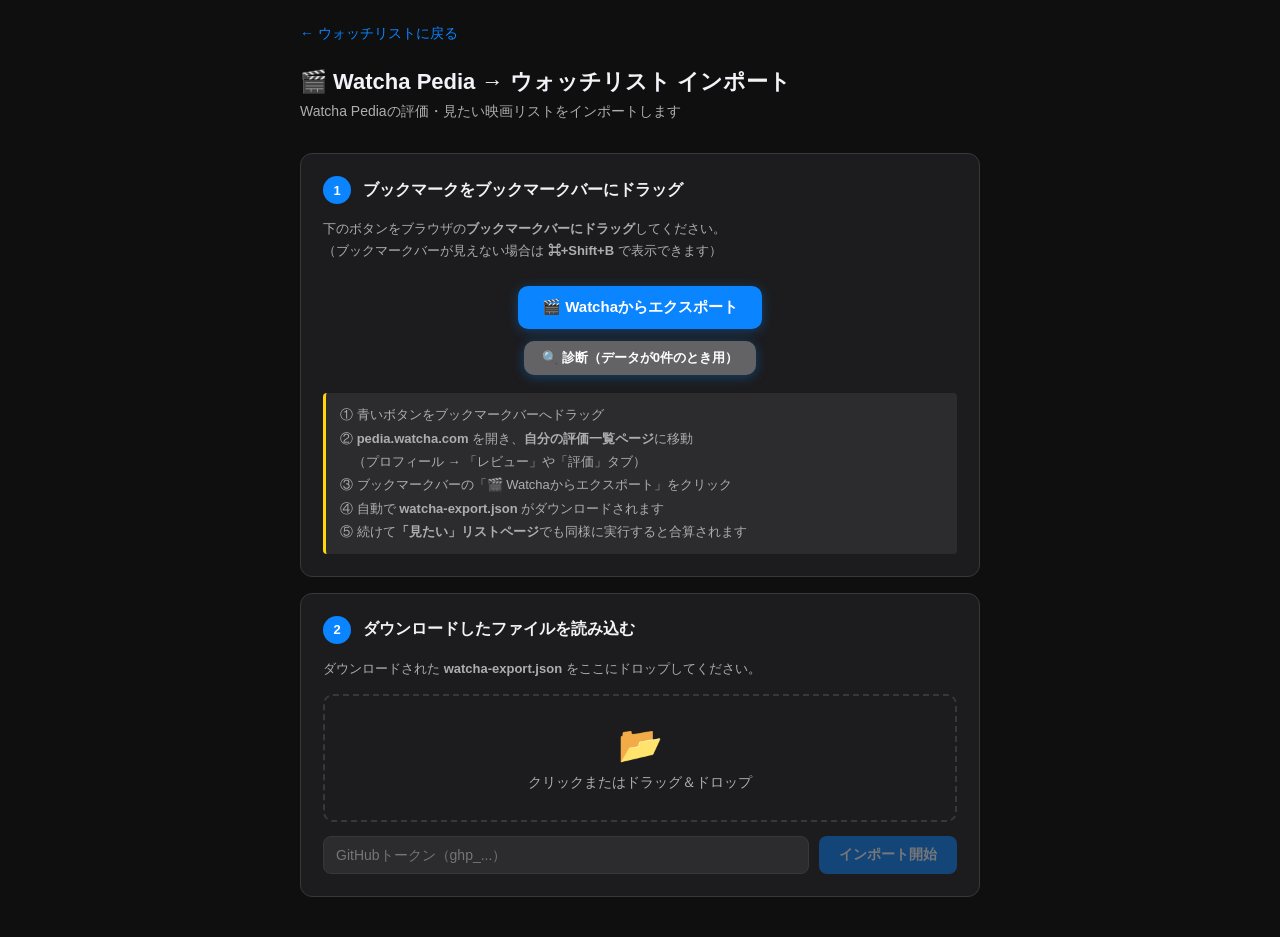
==== commit 57ba3dfa: "APIアクセス不可のためDOMスクレイピング方式に変更" ====
--- a/watcha-import.html
+++ b/watcha-import.html
@@ -83,11 +83,12 @@
       </a>
     </div>
     <div class="note">
-      ① 上の青いボタンをブックマークバーへドラッグ<br>
-      ② <strong>pedia.watcha.com</strong> を開く（ログイン済みの状態で）<br>
+      ① 青いボタンをブックマークバーへドラッグ<br>
+      ② <strong>pedia.watcha.com</strong> を開き、<strong>自分の評価一覧ページ</strong>に移動<br>
+      　（プロフィール → 「レビュー」や「評価」タブ）<br>
       ③ ブックマークバーの「🎬 Watchaからエクスポート」をクリック<br>
       ④ 自動で <strong>watcha-export.json</strong> がダウンロードされます<br>
-      ⑤ データが0件だった場合は「🔍 診断」ボタンを同様に使ってください
+      ⑤ 続けて<strong>「見たい」リストページ</strong>でも同様に実行すると合算されます
     </div>
   </div>
 
@@ -135,73 +136,119 @@
 </div>
 
 <script>
-// ========== ブックマークレット（改良版・複数APIパターン対応） ==========
+// ========== メインブックマークレット（DOMスクレイピング版） ==========
+// Watcha PediaのAPIは外部からアクセス不可のため、ページに表示されているデータを直接読み取る
 (function(){
   const code = `(async()=>{try{
-    // ユーザー情報取得
-    const meRes=await fetch('/api/users/me',{credentials:'include'});
-    if(!meRes.ok){alert('ログインしてください（ステータス:'+meRes.status+')');return;}
-    const me=await meRes.json();
-    const code=me.result?.code||me.result?.user?.code||me.result?.id||me.code||'me';
-    console.log('Watchaユーザーコード:',code,'レスポンス:',JSON.stringify(me).slice(0,200));
-
-    // ページネーション付きデータ取得（複数レスポンス形式に対応）
-    const collect=async(url)=>{
-      const all=[];let page=1;
-      while(true){
-        const r=await fetch(url+'&page='+page,{credentials:'include'});
-        if(!r.ok){console.warn('fetch失敗',url,r.status);break;}
-        const d=await r.json();
-        // レスポンスの形式を自動判定
-        const items=Array.isArray(d.result)?d.result
-          :Array.isArray(d.result?.items)?d.result.items
-          :Array.isArray(d.result?.records)?d.result.records
-          :Array.isArray(d.items)?d.items
-          :Array.isArray(d.records)?d.records
-          :Array.isArray(d.data)?d.data
-          :Array.isArray(d)?d:[];
-        console.log('取得:',url,'page:'+page,'件数:'+items.length,'キー例:',Object.keys(d));
-        if(!items.length)break;
-        all.push(...items);
-        if(items.length<40)break;
-        page++;
+    // Next.jsの埋め込みデータを最優先で読む
+    const nd=window.__NEXT_DATA__;
+    let rated=[],wished=[];
+
+    if(nd){
+      // pagePropsの中を再帰的に探索して映画データを見つける
+      const findArrays=(obj,depth=0)=>{
+        if(depth>5||!obj||typeof obj!=='object')return;
+        for(const k of Object.keys(obj)){
+          const v=obj[k];
+          if(Array.isArray(v)&&v.length>0&&v[0]&&(v[0].title||v[0].content||v[0].media)){
+            return v;
+          }
+          const found=findArrays(v,depth+1);
+          if(found)return found;
+        }
+      };
+      const pp=nd.props?.pageProps||{};
+
+      // よくあるキー名を試す
+      const ratedKeys=['records','ratings','ratedContents','watchedList'];
+      const wishedKeys=['wishes','wishlist','wantToWatch','bookmarks'];
+      for(const k of ratedKeys){if(Array.isArray(pp[k])){rated=pp[k];break;}}
+      for(const k of wishedKeys){if(Array.isArray(pp[k])){wished=pp[k];break;}}
+
+      if(!rated.length&&!wished.length){
+        const found=findArrays(pp);
+        if(found){
+          alert('データを発見しましたが種類不明です。\\n件数: '+found.length+'\\n最初の項目: '+JSON.stringify(found[0]).slice(0,200));
+        }
       }
-      return all;
-    };
-
-    // 評価済み映画
-    const rated=await collect('/api/users/'+code+'/ratings?count=40&mediaType=movie');
-    // 見たい映画
-    const wished=await collect('/api/users/'+code+'/wishes?count=40&mediaType=movie');
-
-    const exportData={exportedAt:new Date().toISOString(),userCode:code,rated,wished};
-    console.log('エクスポートデータ:',JSON.stringify(exportData).slice(0,500));
-
-    const blob=new Blob([JSON.stringify(exportData,null,2)],{type:'application/json'});
-    const a=document.createElement('a');
-    a.href=URL.createObjectURL(blob);
-    a.download='watcha-export.json';
+    }
+
+    // DOMスクレイピング（Next.jsデータがない or 空の場合）
+    if(!rated.length&&!wished.length){
+      // 自動スクロールで全件読み込み
+      alert('ページをスクロールして全件読み込みます。しばらくお待ちください...');
+      let last=0;
+      for(let i=0;i<50;i++){
+        window.scrollTo(0,document.body.scrollHeight);
+        await new Promise(r=>setTimeout(r,600));
+        if(document.body.scrollHeight===last)break;
+        last=document.body.scrollHeight;
+      }
+      window.scrollTo(0,0);
+
+      // 映画カードを探す（複数セレクタを試す）
+      const cards=[
+        ...document.querySelectorAll('li[class*="Card"],li[class*="card"],div[class*="PosterCard"],div[class*="ContentCard"]'),
+        ...document.querySelectorAll('article'),
+      ];
+      const uniqueCards=[...new Set(cards)];
+
+      for(const card of uniqueCards){
+        const titleEl=card.querySelector('[class*="title"],[class*="Title"],h2,h3,h4,p[class*="name"]');
+        const title=titleEl?.textContent?.trim();
+        if(!title||title.length<1)continue;
+
+        // 星評価を探す
+        const starEls=card.querySelectorAll('[class*="star"],[class*="Star"],[class*="rating"],[class*="Rating"]');
+        let star=0;
+        for(const s of starEls){
+          const cls=s.className||'';
+          if(cls.includes('fill')||cls.includes('active')||cls.includes('on'))star++;
+        }
+        // aria-labelから評価を取得
+        const ariaLabel=card.getAttribute('aria-label')||'';
+        const ariaMatch=ariaLabel.match(/([0-9.]+)/);
+        if(ariaMatch)star=parseFloat(ariaMatch[1]);
+
+        // 年を探す
+        const yearEl=card.querySelector('[class*="year"],[class*="Year"]');
+        const yearMatch=(yearEl?.textContent||card.textContent||'').match(/\\b(19|20)\\d{2}\\b/);
+        const year=yearMatch?yearMatch[0]:'';
+
+        if(star>0){
+          rated.push({title,year,star:star*2,_dom:true});
+        } else {
+          wished.push({title,year,_dom:true});
+        }
+      }
+    }
+
+    if(!rated.length&&!wished.length){
+      alert('データが取得できませんでした。\\n\\n【対処法】\\nWatchaのマイページ（評価一覧または見たいリスト）を開いた状態でこのブックマークを押してください。');
+      return;
+    }
+
+    const blob=new Blob([JSON.stringify({exportedAt:new Date().toISOString(),source:'dom',rated,wished},null,2)],{type:'application/json'});
+    const a=document.createElement('a');a.href=URL.createObjectURL(blob);a.download='watcha-export.json';
     document.body.appendChild(a);a.click();a.remove();
-    alert('完了！\\n評価済み:'+rated.length+'件\\n見たい:'+wished.length+'件\\n\\n件数が0の場合はコンソール(F12)を確認してください');
-  }catch(e){alert('エラー: '+e.message+'\\n\\nF12→コンソールで詳細を確認');console.error(e);}})();`;
+    alert('取得完了！\\n評価済み: '+rated.length+'件\\n見たい: '+wished.length+'件');
+  }catch(e){alert('エラー: '+e.message);}})();`;
   document.getElementById('bookmarklet').href = 'javascript:' + encodeURIComponent(code);
 })();
 
-// ========== 診断用ブックマークレット（APIレスポンスをアラートで表示） ==========
+// ========== 診断用ブックマークレット（Next.jsデータ構造を確認） ==========
 (function(){
-  const code = `(async()=>{try{
-    const show=(label,obj)=>alert(label+'\\n\\n'+JSON.stringify(obj,null,2).slice(0,600));
-    const r=await fetch('/api/users/me',{credentials:'include'});
-    const me=await r.json();
-    show('①/api/users/me のレスポンス',me);
-    const code=me.result?.code||me.result?.user?.code||me.result?.id||me.code||'me';
-    alert('②ユーザーコード: '+code);
-    const r2=await fetch('/api/users/'+code+'/ratings?count=5&mediaType=movie',{credentials:'include'});
-    const d2=await r2.json();
-    show('③評価一覧APIのレスポンス（最初の5件）',d2);
-    const r3=await fetch('/api/users/'+code+'/wishes?count=5&mediaType=movie',{credentials:'include'});
-    const d3=await r3.json();
-    show('④見たい一覧APIのレスポンス（最初の5件）',d3);
+  const code = `(()=>{try{
+    const nd=window.__NEXT_DATA__;
+    if(!nd){alert('Next.jsデータなし。通常のDOMスクレイピングを使います。');return;}
+    const pp=nd.props?.pageProps||{};
+    const keys=Object.keys(pp);
+    let msg='pagePropsのキー:\\n'+keys.join(', ')+'\\n\\n';
+    for(const k of keys){
+      const v=pp[k];
+      if(Array.isArray(v)){msg+='配列 ['+k+']: '+v.length+'件\\n最初の項目: '+JSON.stringify(v[0]).slice(0,150)+'\\n\\n';}
+    }
+    alert(msg.slice(0,800));
   }catch(e){alert('エラー: '+e.message);}})();`;
   document.getElementById('debugBookmarklet').href = 'javascript:' + encodeURIComponent(code);
 })();
